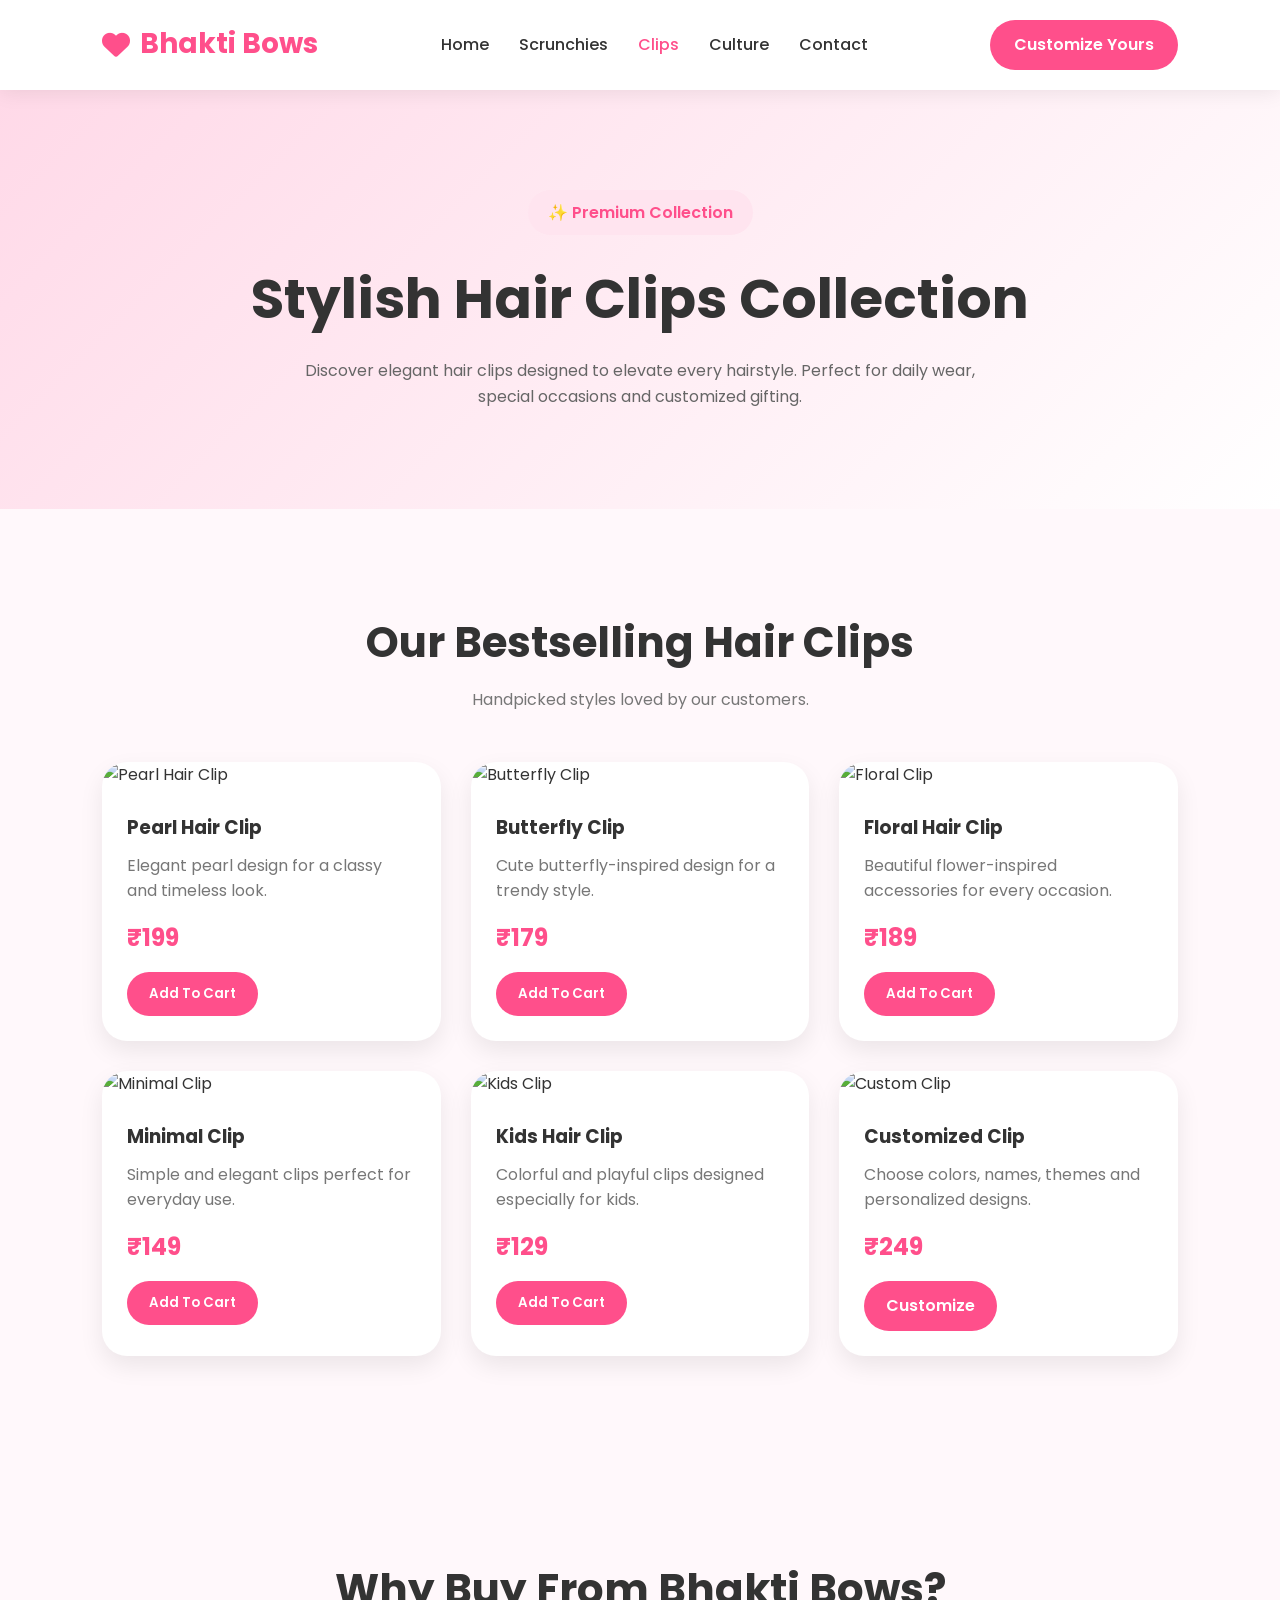
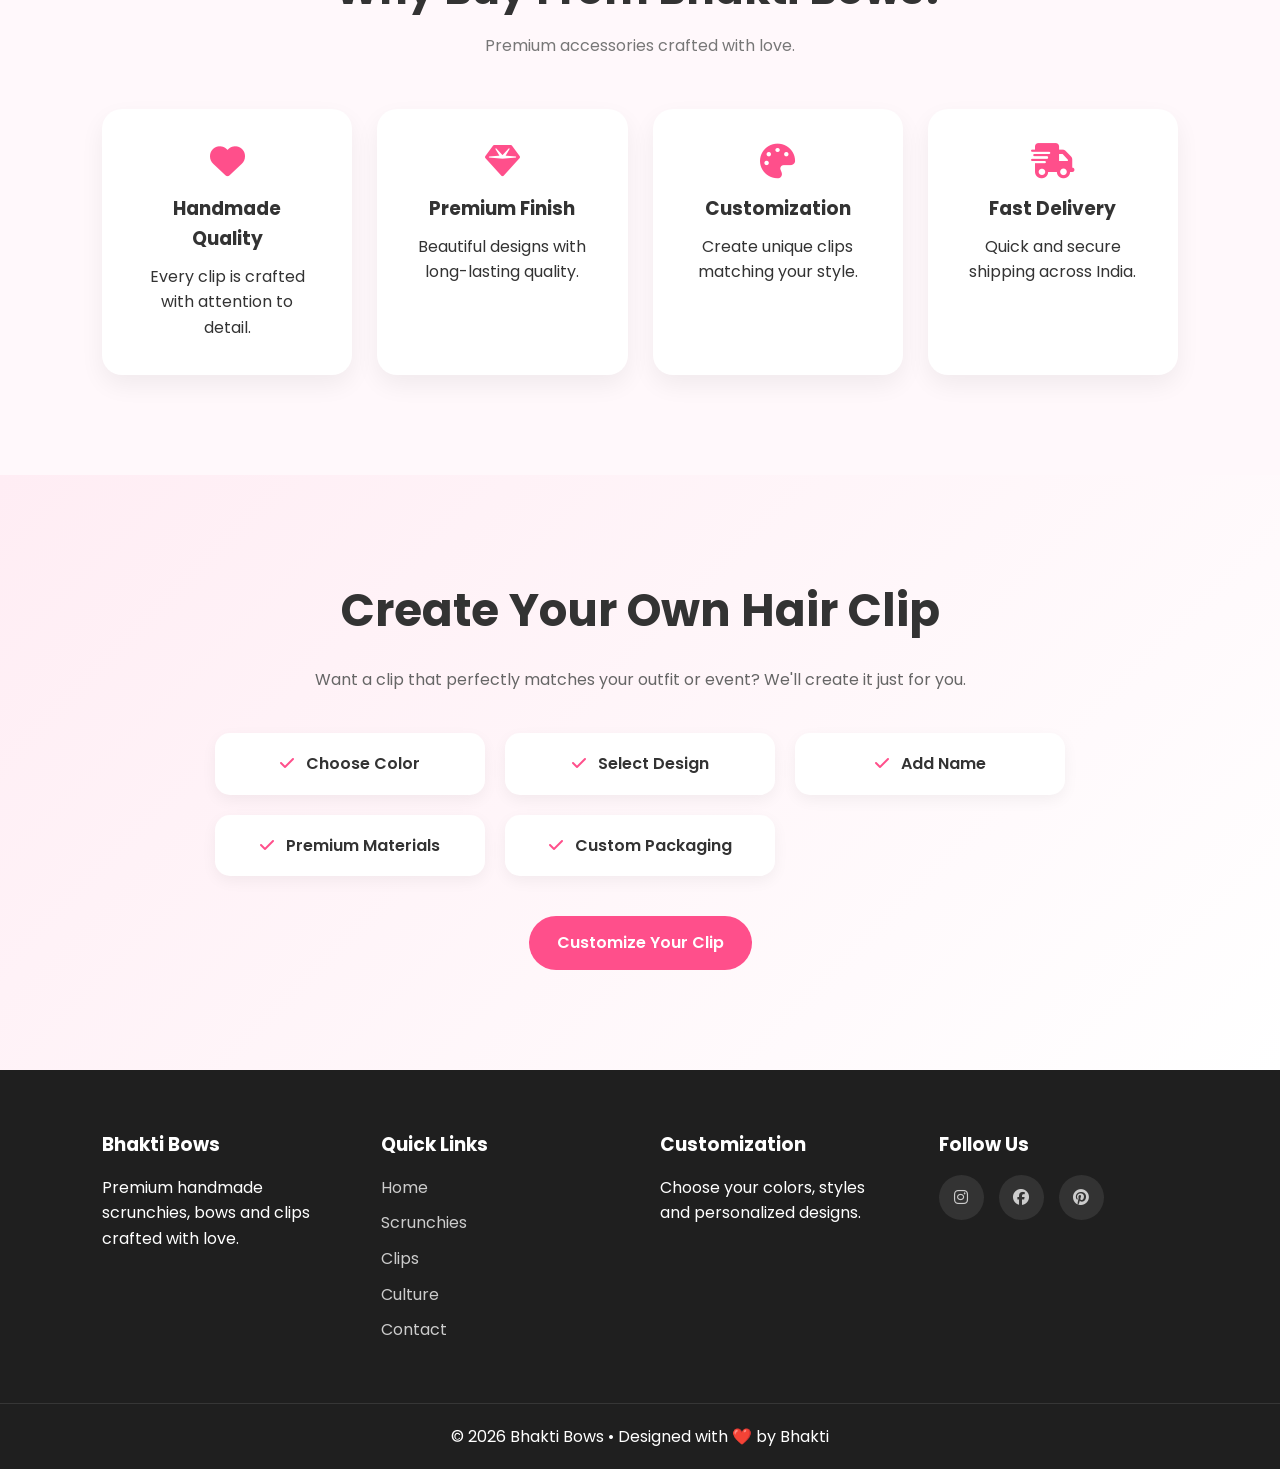
==== clips.html @ ea59311c "structure" ====
<!DOCTYPE html>
<html lang="en">
<head>
<meta charset="UTF-8">
<meta name="viewport" content="width=device-width, initial-scale=1.0">

<title>Hair Clips Collection | Bhakti Bows</title>

<link rel="stylesheet" href="style.css">

<link rel="preconnect" href="https://fonts.googleapis.com">
<link href="https://fonts.googleapis.com/css2?family=Poppins:wght@300;400;500;600;700;800&display=swap" rel="stylesheet">

<link rel="stylesheet"
href="https://cdnjs.cloudflare.com/ajax/libs/font-awesome/6.5.1/css/all.min.css">
</head>

<body>

<!-- ================= NAVBAR ================= -->

<header>
<nav class="navbar">

<div class="logo">
<i class="fa-solid fa-heart"></i>
Bhakti Bows
</div>

<ul class="nav-links">
<li><a href="index.html">Home</a></li>
<li><a href="crunchies.html">Scrunchies</a></li>
<li><a href="clips.html" class="active">Clips</a></li>
<li><a href="culture.html">Culture</a></li>
<li><a href="contact.html">Contact</a></li>
</ul>

<a href="contact.html" class="custom-btn">
Customize Yours
</a>

</nav>
</header>

<!-- ================= HERO ================= -->

<section class="page-hero">

<span class="badge">
✨ Premium Collection
</span>

<h1>Stylish Hair Clips Collection</h1>

<p>
Discover elegant hair clips designed to elevate every hairstyle.
Perfect for daily wear, special occasions and customized gifting.
</p>

</section>

<!-- ================= CLIPS COLLECTION ================= -->

<section class="products">

<div class="section-title">
<h2>Our Bestselling Hair Clips</h2>
<p>Handpicked styles loved by our customers.</p>
</div>

<div class="product-grid">

<!-- Pearl Clip -->

<div class="product-card">

<img src="https://images.unsplash.com/photo-1517841905240-472988babdf9?w=800"
alt="Pearl Hair Clip">

<div class="product-info">

<h3>Pearl Hair Clip</h3>

<p>
Elegant pearl design for a classy and timeless look.
</p>

<div class="price">₹199</div>

<button class="shop-btn">
Add To Cart
</button>

</div>

</div>

<!-- Butterfly Clip -->

<div class="product-card">

<img src="https://images.unsplash.com/photo-1494790108377-be9c29b29330?w=800"
alt="Butterfly Clip">

<div class="product-info">

<h3>Butterfly Clip</h3>

<p>
Cute butterfly-inspired design for a trendy style.
</p>

<div class="price">₹179</div>

<button class="shop-btn">
Add To Cart
</button>

</div>

</div>

<!-- Floral Clip -->

<div class="product-card">

<img src="https://images.unsplash.com/photo-1524504388940-b1c1722653e1?w=800"
alt="Floral Clip">

<div class="product-info">

<h3>Floral Hair Clip</h3>

<p>
Beautiful flower-inspired accessories for every occasion.
</p>

<div class="price">₹189</div>

<button class="shop-btn">
Add To Cart
</button>

</div>

</div>

<!-- Minimal Clip -->

<div class="product-card">

<img src="https://images.unsplash.com/photo-1487412720507-e7ab37603c6f?w=800"
alt="Minimal Clip">

<div class="product-info">

<h3>Minimal Clip</h3>

<p>
Simple and elegant clips perfect for everyday use.
</p>

<div class="price">₹149</div>

<button class="shop-btn">
Add To Cart
</button>

</div>

</div>

<!-- Kids Clip -->

<div class="product-card">

<img src="https://images.unsplash.com/photo-1515886657613-9f3515b0c78f?w=800"
alt="Kids Clip">

<div class="product-info">

<h3>Kids Hair Clip</h3>

<p>
Colorful and playful clips designed especially for kids.
</p>

<div class="price">₹129</div>

<button class="shop-btn">
Add To Cart
</button>

</div>

</div>

<!-- Custom Clip -->

<div class="product-card">

<img src="https://images.unsplash.com/photo-1529139574466-a303027c1d8b?w=800"
alt="Custom Clip">

<div class="product-info">

<h3>Customized Clip</h3>

<p>
Choose colors, names, themes and personalized designs.
</p>

<div class="price">₹249</div>

<a href="contact.html" class="shop-btn">
Customize
</a>

</div>

</div>

</div>

</section>

<!-- ================= WHY BUY ================= -->

<section class="why-us">

<div class="section-title">
<h2>Why Buy From Bhakti Bows?</h2>
<p>Premium accessories crafted with love.</p>
</div>

<div class="features-grid">

<div class="feature-card">
<i class="fa-solid fa-heart"></i>
<h3>Handmade Quality</h3>
<p>
Every clip is crafted with attention to detail.
</p>
</div>

<div class="feature-card">
<i class="fa-solid fa-gem"></i>
<h3>Premium Finish</h3>
<p>
Beautiful designs with long-lasting quality.
</p>
</div>

<div class="feature-card">
<i class="fa-solid fa-palette"></i>
<h3>Customization</h3>
<p>
Create unique clips matching your style.
</p>
</div>

<div class="feature-card">
<i class="fa-solid fa-truck-fast"></i>
<h3>Fast Delivery</h3>
<p>
Quick and secure shipping across India.
</p>
</div>

</div>

</section>

<!-- ================= CUSTOM ORDER ================= -->

<section class="customization">

<div class="custom-content">

<h2>Create Your Own Hair Clip</h2>

<p>
Want a clip that perfectly matches your outfit or event?
We'll create it just for you.
</p>

<div class="custom-list">

<div>
<i class="fa-solid fa-check"></i>
Choose Color
</div>

<div>
<i class="fa-solid fa-check"></i>
Select Design
</div>

<div>
<i class="fa-solid fa-check"></i>
Add Name
</div>

<div>
<i class="fa-solid fa-check"></i>
Premium Materials
</div>

<div>
<i class="fa-solid fa-check"></i>
Custom Packaging
</div>

</div>

<a href="contact.html" class="btn-primary">
Customize Your Clip
</a>

</div>

</section>

<!-- ================= FOOTER ================= -->

<footer>

<div class="footer-container">

<div class="footer-box">

<h3>Bhakti Bows</h3>

<p>
Premium handmade scrunchies, bows and clips crafted with love.
</p>

</div>

<div class="footer-box">

<h3>Quick Links</h3>

<a href="index.html">Home</a>
<a href="crunchies.html">Scrunchies</a>
<a href="clips.html">Clips</a>
<a href="culture.html">Culture</a>
<a href="contact.html">Contact</a>

</div>

<div class="footer-box">

<h3>Customization</h3>

<p>
Choose your colors, styles and personalized designs.
</p>

</div>

<div class="footer-box">

<h3>Follow Us</h3>

<div class="social-icons">

<a href="#">
<i class="fab fa-instagram"></i>
</a>

<a href="#">
<i class="fab fa-facebook"></i>
</a>

<a href="#">
<i class="fab fa-pinterest"></i>
</a>

</div>

</div>

</div>

<div class="footer-bottom">
© 2026 Bhakti Bows • Designed with ❤️ by Bhakti
</div>

</footer>

<script src="script.js"></script>

</body>
</html>
---- style.css ----
*{
margin:0;
padding:0;
box-sizing:border-box;
font-family:'Poppins',sans-serif;
}

html{
scroll-behavior:smooth;
}

body{
background:#fff8fb;
color:#333;
line-height:1.6;
}

/* ================= NAVBAR ================= */

.navbar{
display:flex;
justify-content:space-between;
align-items:center;
padding:20px 8%;
background:#fff;
position:sticky;
top:0;
z-index:1000;
box-shadow:0 2px 20px rgba(0,0,0,.08);
}

.logo{
font-size:28px;
font-weight:700;
color:#ff4f8b;
display:flex;
align-items:center;
gap:10px;
}

.nav-links{
display:flex;
list-style:none;
gap:30px;
}

.nav-links a{
text-decoration:none;
color:#333;
font-weight:500;
transition:.3s;
}

.nav-links a:hover,
.nav-links a.active{
color:#ff4f8b;
}

.custom-btn{
background:#ff4f8b;
color:#fff;
padding:12px 24px;
border-radius:50px;
text-decoration:none;
font-weight:600;
transition:.3s;
}

.custom-btn:hover{
transform:translateY(-3px);
background:#ff2c73;
}

/* ================= HERO ================= */

.hero{
display:flex;
align-items:center;
justify-content:space-between;
padding:80px 8%;
gap:60px;
min-height:90vh;
}

.hero-content{
flex:1;
}

.hero-image{
flex:1;
}

.hero-image img{
width:100%;
border-radius:30px;
box-shadow:0 15px 40px rgba(0,0,0,.15);
}

.badge{
display:inline-block;
padding:10px 20px;
background:#ffe4ef;
color:#ff4f8b;
border-radius:50px;
margin-bottom:20px;
font-weight:600;
}

.hero h1{
font-size:60px;
line-height:1.1;
margin-bottom:20px;
}

.hero p{
font-size:18px;
margin-bottom:30px;
color:#666;
}

.hero-buttons{
display:flex;
gap:15px;
flex-wrap:wrap;
}

.btn-primary{
display:inline-block;
padding:14px 28px;
background:#ff4f8b;
color:#fff;
text-decoration:none;
border-radius:50px;
font-weight:600;
transition:.3s;
}

.btn-primary:hover{
background:#ff2c73;
transform:translateY(-3px);
}

.btn-secondary{
display:inline-block;
padding:14px 28px;
border:2px solid #ff4f8b;
color:#ff4f8b;
text-decoration:none;
border-radius:50px;
font-weight:600;
transition:.3s;
}

.btn-secondary:hover{
background:#ff4f8b;
color:#fff;
}

/* ================= PAGE HERO ================= */

.page-hero{
padding:100px 8%;
text-align:center;
background:linear-gradient(135deg,#ffd9e8,#fff);
}

.page-hero h1{
font-size:55px;
margin-bottom:15px;
}

.page-hero p{
max-width:700px;
margin:auto;
color:#666;
}

/* ================= SECTION TITLE ================= */

.section-title{
text-align:center;
margin-bottom:50px;
}

.section-title h2{
font-size:42px;
margin-bottom:10px;
}

.section-title p{
color:#777;
}

/* ================= FEATURES ================= */

.why-us{
padding:100px 8%;
}

.features-grid{
display:grid;
grid-template-columns:repeat(auto-fit,minmax(250px,1fr));
gap:25px;
}

.feature-card{
background:#fff;
padding:35px;
border-radius:20px;
text-align:center;
box-shadow:0 10px 25px rgba(0,0,0,.06);
transition:.3s;
}

.feature-card:hover{
transform:translateY(-10px);
}

.feature-card i{
font-size:35px;
color:#ff4f8b;
margin-bottom:15px;
}

.feature-card h3{
margin-bottom:10px;
}

/* ================= PRODUCTS ================= */

.products{
padding:100px 8%;
}

.product-grid{
display:grid;
grid-template-columns:repeat(auto-fit,minmax(280px,1fr));
gap:30px;
}

.product-card{
background:#fff;
overflow:hidden;
border-radius:25px;
box-shadow:0 10px 25px rgba(0,0,0,.08);
transition:.3s;
}

.product-card:hover{
transform:translateY(-10px);
}

.product-card img{
width:100%;
height:300px;
object-fit:cover;
}

.product-info{
padding:25px;
}

.product-info h3{
margin-bottom:10px;
}

.product-info p{
color:#777;
margin-bottom:15px;
}

.price{
font-size:24px;
font-weight:700;
color:#ff4f8b;
margin-bottom:15px;
}

.shop-btn{
display:inline-block;
background:#ff4f8b;
color:#fff;
padding:12px 22px;
border:none;
border-radius:50px;
cursor:pointer;
text-decoration:none;
font-weight:600;
}

.shop-btn:hover{
background:#ff2c73;
}

/* ================= CUSTOMIZATION ================= */

.customization{
padding:100px 8%;
background:linear-gradient(135deg,#ffedf4,#fff);
text-align:center;
}

.custom-content{
max-width:850px;
margin:auto;
}

.custom-content h2{
font-size:45px;
margin-bottom:20px;
}

.custom-content p{
margin-bottom:20px;
color:#666;
}

.custom-list{
display:grid;
grid-template-columns:repeat(auto-fit,minmax(200px,1fr));
gap:20px;
margin:40px 0;
}

.custom-list div{
background:#fff;
padding:18px;
border-radius:15px;
font-weight:600;
box-shadow:0 5px 15px rgba(0,0,0,.05);
}

.custom-list i{
color:#ff4f8b;
margin-right:8px;
}

/* ================= FOUNDER ================= */

.founder{
padding:100px 8%;
display:flex;
align-items:center;
gap:60px;
flex-wrap:wrap;
}

.founder-image{
flex:1;
}

.founder-image img{
width:100%;
border-radius:25px;
}

.founder-content{
flex:1;
}

.founder-tag{
display:inline-block;
padding:10px 20px;
background:#ffe4ef;
border-radius:30px;
color:#ff4f8b;
margin-bottom:15px;
}

.founder-content h2{
font-size:45px;
margin-bottom:20px;
}

.founder-content p{
color:#666;
margin-bottom:15px;
}


/* CONTACT */
.contact-form,
.custom-order-form{
max-width:800px;
margin:auto;
display:flex;
flex-direction:column;
gap:20px;
}

.contact-form input,
.contact-form select,
.contact-form textarea,
.custom-order-form input,
.custom-order-form select,
.custom-order-form textarea{
padding:15px;
border:1px solid #ddd;
border-radius:12px;
font-size:16px;
outline:none;
}

.contact-form input:focus,
.contact-form select:focus,
.contact-form textarea:focus,
.custom-order-form input:focus,
.custom-order-form select:focus,
.custom-order-form textarea:focus{
border-color:#ff4f8b;
}

.custom-order-box{
max-width:900px;
margin:auto;
background:#fff;
padding:40px;
border-radius:25px;
box-shadow:0 10px 30px rgba(0,0,0,.08);
}

.form-group{
display:flex;
flex-direction:column;
gap:10px;
}

.form-group label{
font-weight:600;
}

/* ================= CULTURE PAGE ================= */

.culture-section,
.founder-section,
.mission-section,
.process-section{
padding:100px 8%;
}

.culture-content,
.founder-card{
display:flex;
align-items:center;
gap:50px;
flex-wrap:wrap;
}

.culture-image,
.founder-img{
flex:1;
}

.culture-image img,
.founder-img img{
width:100%;
border-radius:25px;
}

.culture-text,
.founder-info{
flex:1;
}

.mission-grid,
.process-grid{
display:grid;
grid-template-columns:repeat(auto-fit,minmax(250px,1fr));
gap:25px;
}

.mission-card,
.process-card{
background:#fff;
padding:35px;
border-radius:20px;
text-align:center;
box-shadow:0 10px 25px rgba(0,0,0,.06);
}

.mission-card i{
font-size:35px;
color:#ff4f8b;
margin-bottom:15px;
}

.process-card span{
display:inline-flex;
align-items:center;
justify-content:center;
width:60px;
height:60px;
background:#ff4f8b;
color:#fff;
border-radius:50%;
font-size:24px;
font-weight:700;
margin-bottom:20px;
}

/* ================= TESTIMONIALS ================= */

.testimonials{
padding:100px 8%;
}

.testimonial-grid{
display:grid;
grid-template-columns:repeat(auto-fit,minmax(280px,1fr));
gap:25px;
}

.testimonial-card{
background:#fff;
padding:30px;
border-radius:20px;
box-shadow:0 10px 25px rgba(0,0,0,.06);
text-align:center;
}

.testimonial-card p{
margin:15px 0;
}

/* ================= NEWSLETTER ================= */

.newsletter{
padding:100px 8%;
text-align:center;
}

.newsletter h2{
font-size:45px;
margin-bottom:15px;
}

.newsletter p{
margin-bottom:30px;
color:#666;
}

.newsletter-form{
display:flex;
justify-content:center;
gap:15px;
flex-wrap:wrap;
}

.newsletter-form input{
padding:15px 20px;
width:350px;
border:1px solid #ddd;
border-radius:50px;
outline:none;
}

.newsletter-form button{
padding:15px 30px;
background:#ff4f8b;
color:#fff;
border:none;
border-radius:50px;
cursor:pointer;
font-weight:600;
}

/* ================= FOOTER ================= */

footer{
background:#1f1f1f;
color:#fff;
padding-top:60px;
}

.footer-container{
display:grid;
grid-template-columns:repeat(auto-fit,minmax(220px,1fr));
gap:40px;
padding:0 8% 50px;
}

.footer-box h3{
margin-bottom:15px;
}

.footer-box a{
display:block;
text-decoration:none;
color:#ccc;
margin-bottom:10px;
}

.footer-box a:hover{
color:#ff4f8b;
}

.social-icons{
display:flex;
gap:15px;
}

.social-icons a{
width:45px;
height:45px;
background:#333;
display:flex;
align-items:center;
justify-content:center;
border-radius:50%;
}

.footer-bottom{
text-align:center;
padding:20px;
border-top:1px solid rgba(255,255,255,.1);
}

/* ================= RESPONSIVE ================= */

@media(max-width:991px){

.hero{
flex-direction:column;
text-align:center;
}

.hero h1{
font-size:45px;
}

.page-hero h1{
font-size:40px;
}

.founder{
flex-direction:column;
}

.navbar{
flex-direction:column;
gap:20px;
}

.nav-links{
flex-wrap:wrap;
justify-content:center;
}

}

@media(max-width:600px){

.hero h1{
font-size:34px;
}

.section-title h2,
.custom-content h2,
.newsletter h2,
.founder-content h2{
font-size:30px;
}

.page-hero h1{
font-size:32px;
}

.newsletter-form input{
width:100%;
}

}
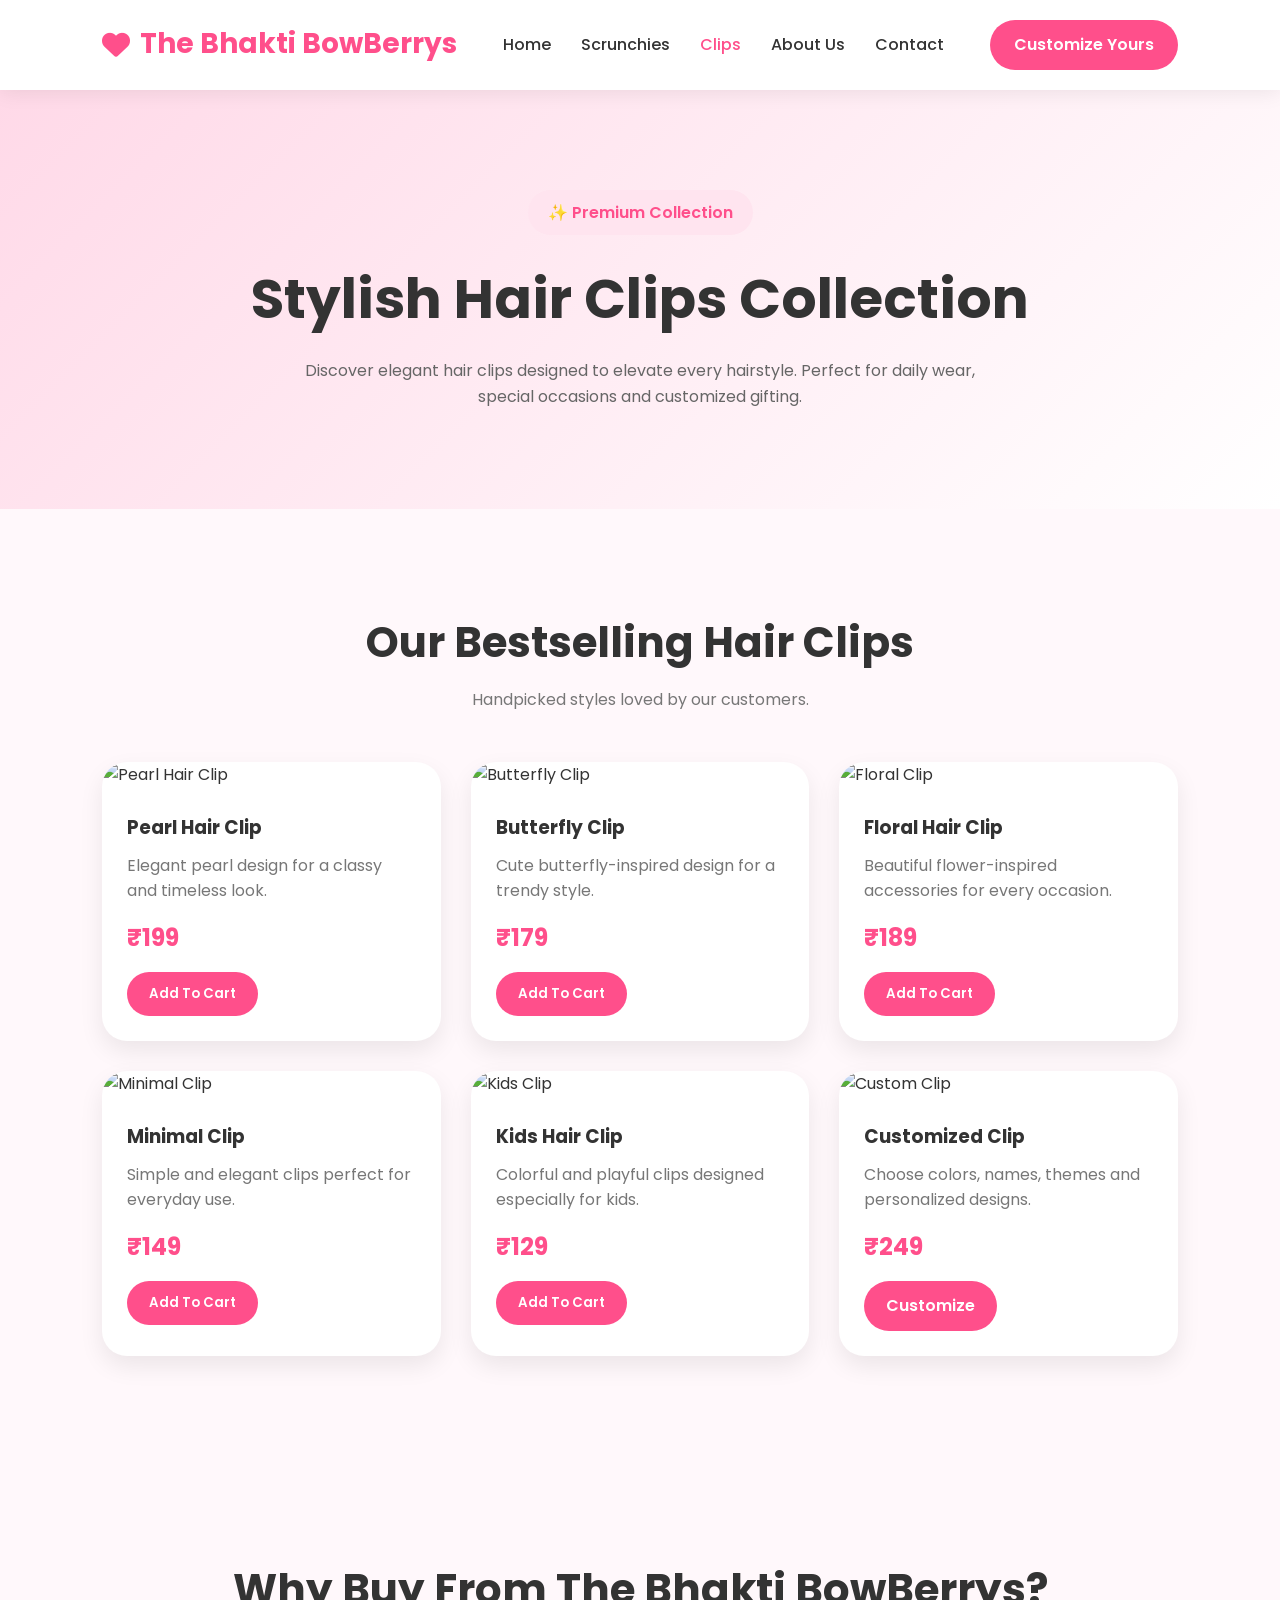
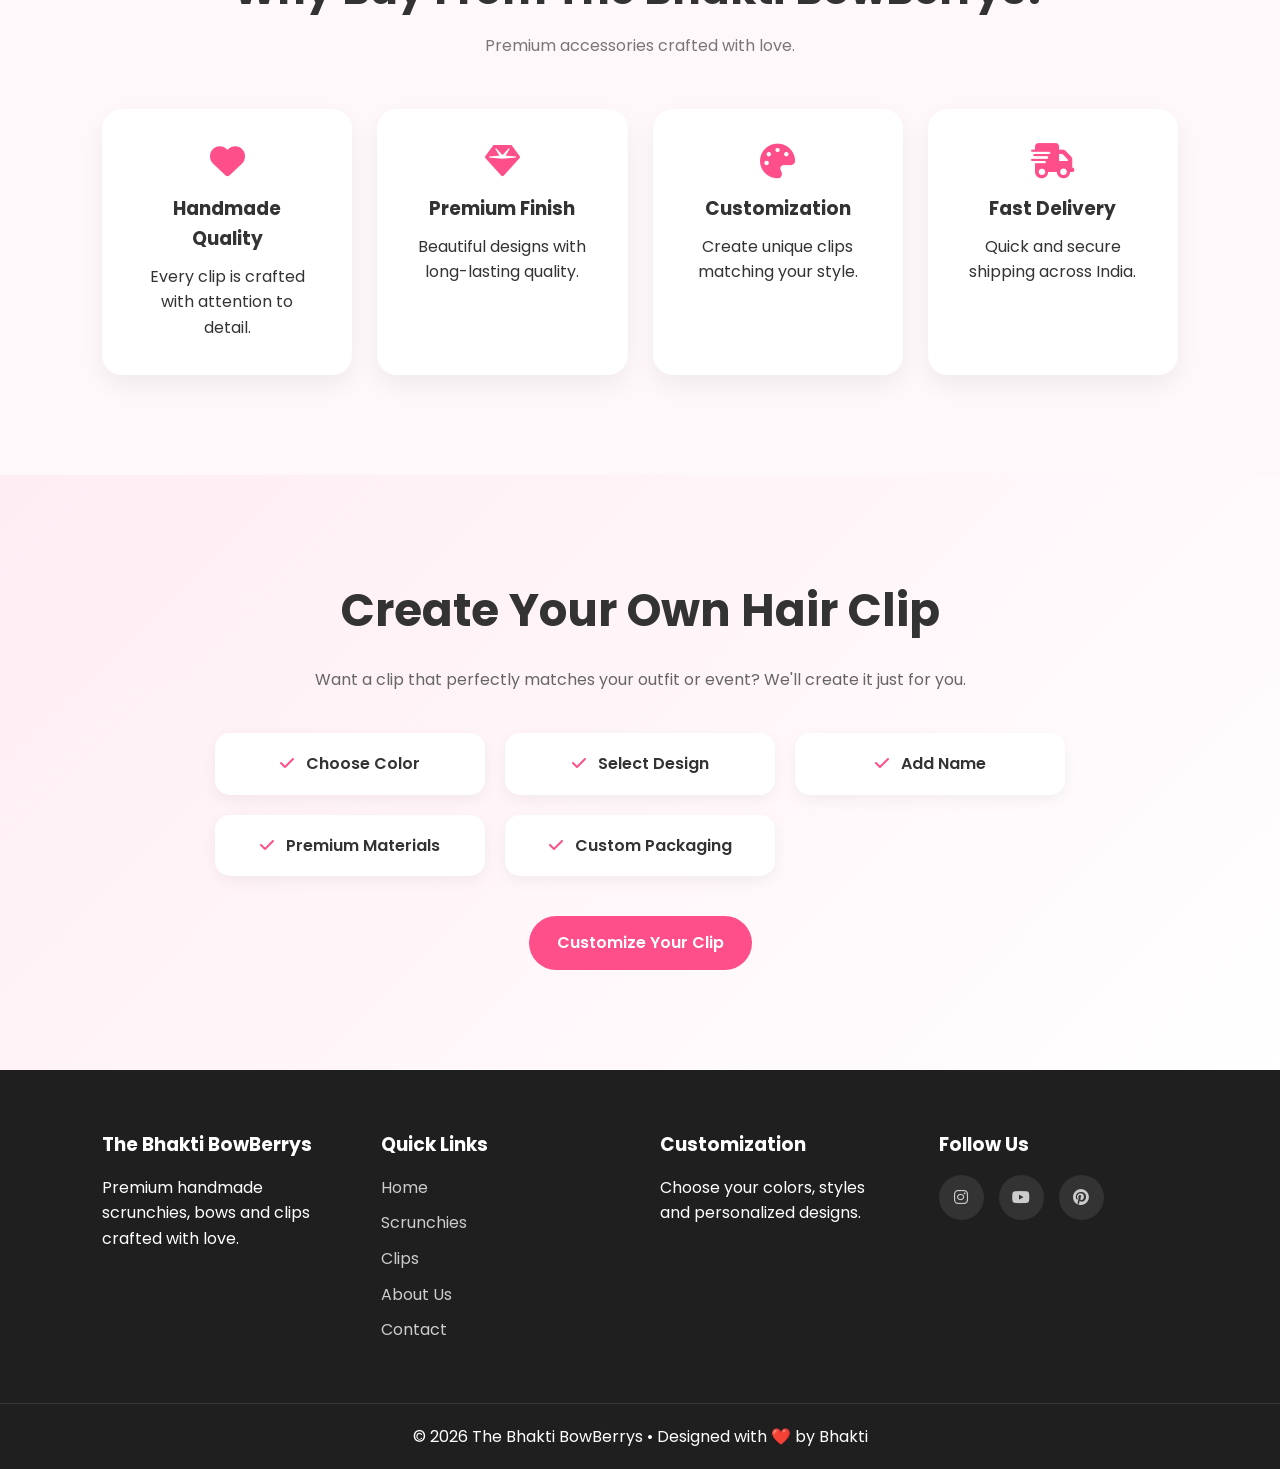
==== commit d0d7489d: "make changes" ====
--- a/clips.html
+++ b/clips.html
@@ -4,7 +4,7 @@
 <meta charset="UTF-8">
 <meta name="viewport" content="width=device-width, initial-scale=1.0">
 
-<title>Hair Clips Collection | Bhakti Bows</title>
+<title>Hair Clips Collection | The Bhakti BowBerrys</title>
 
 <link rel="stylesheet" href="style.css">
 
@@ -24,14 +24,14 @@
 
 <div class="logo">
 <i class="fa-solid fa-heart"></i>
-Bhakti Bows
+The Bhakti BowBerrys
 </div>
 
 <ul class="nav-links">
 <li><a href="index.html">Home</a></li>
 <li><a href="crunchies.html">Scrunchies</a></li>
 <li><a href="clips.html" class="active">Clips</a></li>
-<li><a href="culture.html">Culture</a></li>
+<li><a href="About Us.html">About Us</a></li>
 <li><a href="contact.html">Contact</a></li>
 </ul>
 
@@ -74,7 +74,7 @@
 
 <div class="product-card">
 
-<img src="https://images.unsplash.com/photo-1517841905240-472988babdf9?w=800"
+<img src=""
 alt="Pearl Hair Clip">
 
 <div class="product-info">
@@ -99,7 +99,7 @@
 
 <div class="product-card">
 
-<img src="https://images.unsplash.com/photo-1494790108377-be9c29b29330?w=800"
+<img src=""
 alt="Butterfly Clip">
 
 <div class="product-info">
@@ -124,7 +124,7 @@
 
 <div class="product-card">
 
-<img src="https://images.unsplash.com/photo-1524504388940-b1c1722653e1?w=800"
+<img src=""
 alt="Floral Clip">
 
 <div class="product-info">
@@ -149,7 +149,7 @@
 
 <div class="product-card">
 
-<img src="https://images.unsplash.com/photo-1487412720507-e7ab37603c6f?w=800"
+<img src=""
 alt="Minimal Clip">
 
 <div class="product-info">
@@ -174,7 +174,7 @@
 
 <div class="product-card">
 
-<img src="https://images.unsplash.com/photo-1515886657613-9f3515b0c78f?w=800"
+<img src=""
 alt="Kids Clip">
 
 <div class="product-info">
@@ -199,7 +199,7 @@
 
 <div class="product-card">
 
-<img src="https://images.unsplash.com/photo-1529139574466-a303027c1d8b?w=800"
+<img src=""
 alt="Custom Clip">
 
 <div class="product-info">
@@ -229,7 +229,7 @@
 <section class="why-us">
 
 <div class="section-title">
-<h2>Why Buy From Bhakti Bows?</h2>
+<h2>Why Buy From The Bhakti BowBerrys?</h2>
 <p>Premium accessories crafted with love.</p>
 </div>
 
@@ -329,7 +329,7 @@
 
 <div class="footer-box">
 
-<h3>Bhakti Bows</h3>
+<h3>The Bhakti BowBerrys</h3>
 
 <p>
 Premium handmade scrunchies, bows and clips crafted with love.
@@ -344,7 +344,7 @@
 <a href="index.html">Home</a>
 <a href="crunchies.html">Scrunchies</a>
 <a href="clips.html">Clips</a>
-<a href="culture.html">Culture</a>
+<a href="About Us.html">About Us</a>
 <a href="contact.html">Contact</a>
 
 </div>
@@ -365,12 +365,12 @@
 
 <div class="social-icons">
 
-<a href="#">
+<a href="https://www.instagram.com/bhaktiii10/⁠">
 <i class="fab fa-instagram"></i>
 </a>
 
-<a href="#">
-<i class="fab fa-facebook"></i>
+<a href="https://www.youtube.com/@the-bhaktiiiii">
+<i class="fab fa-youtube"></i>
 </a>
 
 <a href="#">
@@ -384,7 +384,7 @@
 </div>
 
 <div class="footer-bottom">
-© 2026 Bhakti Bows • Designed with ❤️ by Bhakti
+© 2026 The Bhakti BowBerrys • Designed with ❤️ by Bhakti
 </div>
 
 </footer>
--- a/style.css
+++ b/style.css
@@ -429,16 +429,16 @@
 font-weight:600;
 }
 
-/* ================= CULTURE PAGE ================= */
-
-.culture-section,
+/* ================= About Us PAGE ================= */
+
+.About Us-section,
 .founder-section,
 .mission-section,
 .process-section{
 padding:100px 8%;
 }
 
-.culture-content,
+.About Us-content,
 .founder-card{
 display:flex;
 align-items:center;
@@ -446,18 +446,18 @@
 flex-wrap:wrap;
 }
 
-.culture-image,
+.About Us-image,
 .founder-img{
 flex:1;
 }
 
-.culture-image img,
+.About Us-image img,
 .founder-img img{
 width:100%;
 border-radius:25px;
 }
 
-.culture-text,
+.About Us-text,
 .founder-info{
 flex:1;
 }
